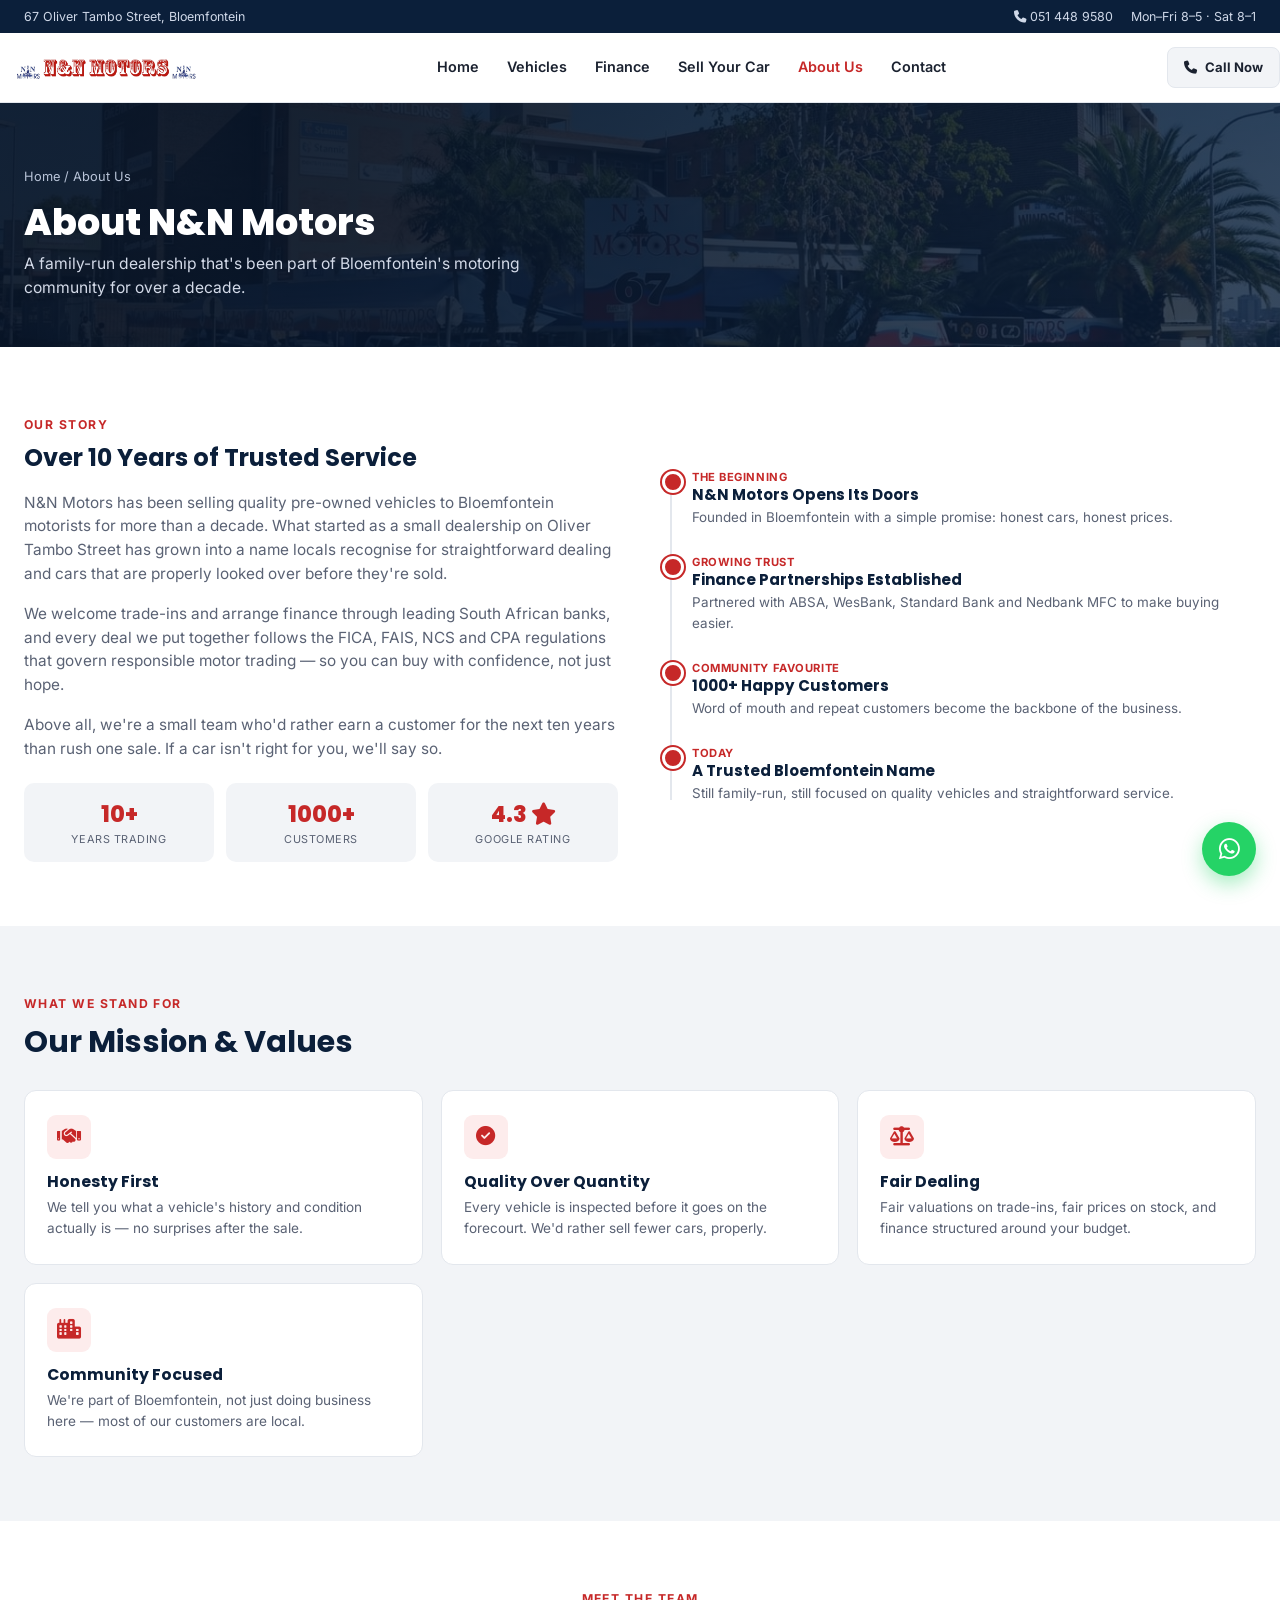
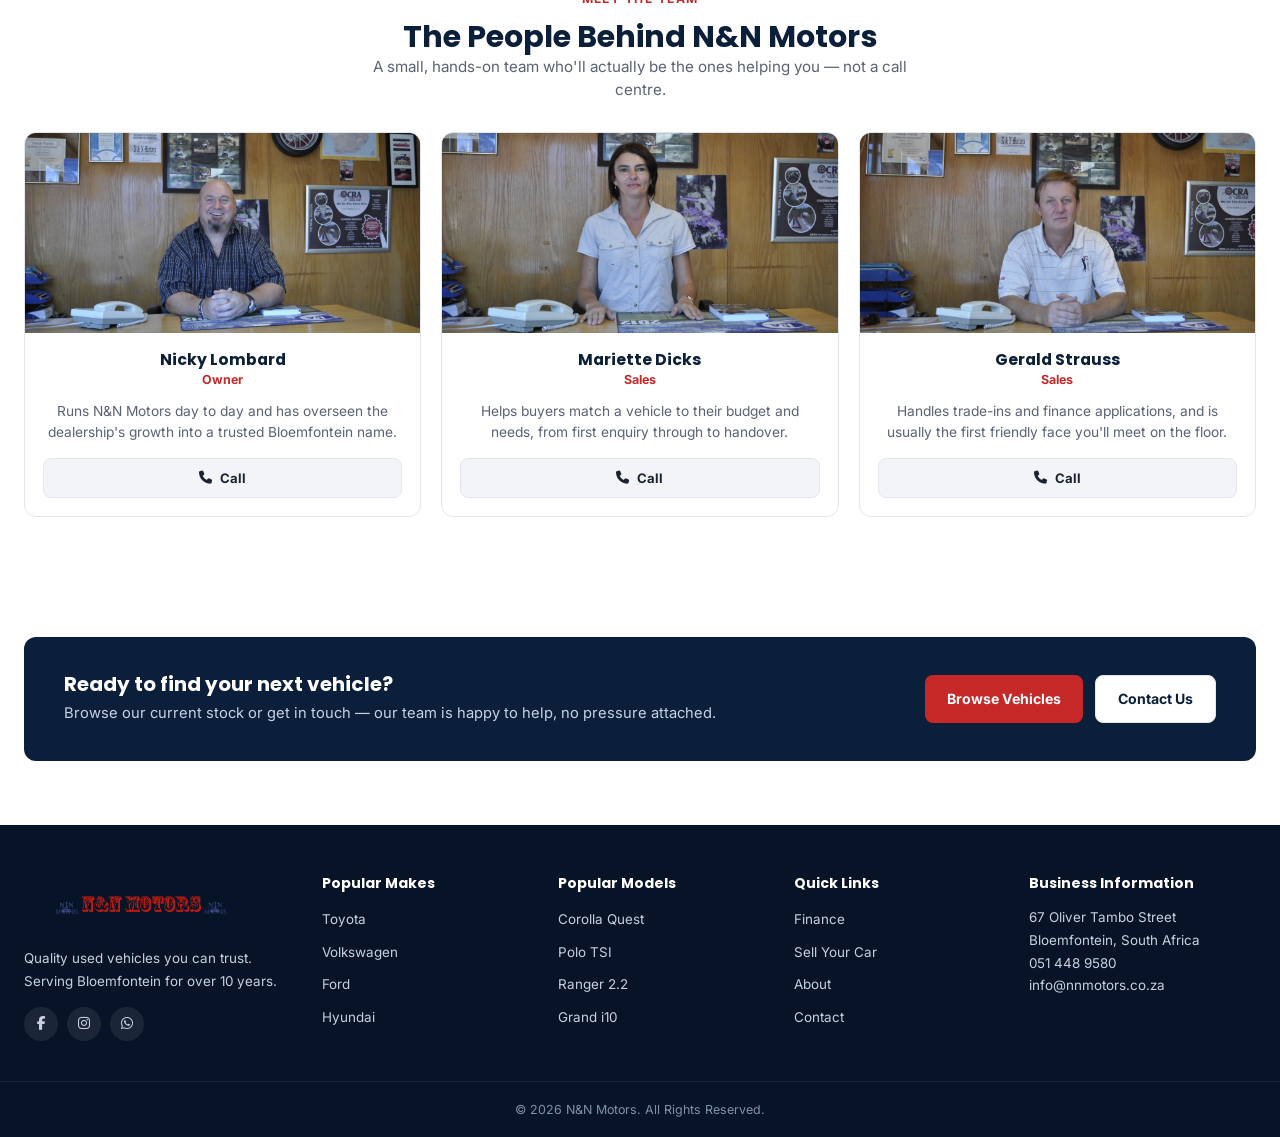
==== about.html @ d32dec4b "first commit" ====
<!DOCTYPE html>
<html lang="en">

<head>
  <meta charset="UTF-8">
  <meta name="viewport" content="width=device-width, initial-scale=1.0">
  <title>About Us | N&N Motors Bloemfontein</title>
  <meta name="description"
    content="N&N Motors has been selling quality pre-owned vehicles in Bloemfontein for over 10 years. Learn our story, our values and meet the team behind the dealership.">
  <link rel="preconnect" href="https://fonts.googleapis.com">
  <link rel="preconnect" href="https://fonts.gstatic.com" crossorigin>
  <link
    href="https://fonts.googleapis.com/css2?family=Poppins:wght@600;700;800&family=Inter:wght@400;500;600;700&display=swap"
    rel="stylesheet">
  <link rel="stylesheet" href="https://cdnjs.cloudflare.com/ajax/libs/font-awesome/6.5.1/css/all.min.css">
  <link rel="stylesheet" href="assets/css/style.css">
</head>

<body>

  <header id="site-nav">
    <div class="nav-top">
      <div class="container">
        <span>67 Oliver Tambo Street, Bloemfontein</span>
        <div class="nt-right">
          <a href="tel:0514489580"><i class="fa-solid fa-phone"></i> 051 448 9580</a>
          <a href="index.html#contact">Mon–Fri 8–5 · Sat 8–1</a>
        </div>
      </div>
    </div>
    <div class="container nav-inner">
      <a href="index.html" class="logo"><img src="assets/images/logo.png" alt="N&N Motors logo"></a>
      <nav class="main-menu">
        <a href="index.html">Home</a>
        <a href="vehicles.html">Vehicles</a>
        <a href="index.html#finance">Finance</a>
        <a href="sell.html">Sell Your Car</a>
        <a href="about.html" style="color:var(--red);">About Us</a>
        <a href="contact.html">Contact</a>
      </nav>
      <div class="nav-actions">
        <a href="tel:0514489580" class="btn btn-ghost btn-sm"><i class="fa-solid fa-phone"></i> Call Now</a>
        <button class="hamburger" id="hamburgerBtn" aria-label="Open menu"><i class="fa-solid fa-bars"></i></button>
      </div>
    </div>
  </header>

  <div class="mm-overlay" id="mmOverlay"></div>
  <div class="mobile-menu" id="mobileMenu">
    <div class="mm-header">
      <button class="close-mm" id="closeMm" aria-label="Close menu"><i class="fa-solid fa-xmark"></i></button>
      <img src="assets/images/logo.png" alt="N&N Motors" class="mm-logo">
      <span class="mm-spacer"></span>
    </div>
    <nav class="mm-nav-list">
    <a href="index.html"><i class="fa-solid fa-house"></i> Home</a>
    <a href="vehicles.html"><i class="fa-solid fa-car"></i> Vehicles</a>
    <a href="index.html#finance"><i class="fa-solid fa-credit-card"></i> Finance</a>
    <a href="sell.html"><i class="fa-solid fa-hand-holding-dollar"></i> Sell Your Car</a>
    <a href="about.html"><i class="fa-solid fa-circle-info"></i> About Us</a>
    <a href="contact.html"><i class="fa-solid fa-envelope"></i> Contact</a>
    </nav>
    <div class="mm-cta">
      <a href="tel:0514489580" class="btn btn-primary btn-block"><i class="fa-solid fa-phone"></i> Call Now</a>
    </div>
  </div>

  <!-- PAGE BANNER -->
  <section class="page-banner">
    <div class="container">
      <div class="breadcrumb"><a href="index.html">Home</a> / <span>About Us</span></div>
      <h1>About N&N Motors</h1>
      <p>A family-run dealership that's been part of Bloemfontein's motoring community for over a decade.</p>
    </div>
  </section>

  <!-- OUR STORY -->
  <section class="section" id="story">
    <div class="container">
      <div class="about-layout">
        <div class="about-copy reveal visible">
          <div class="eyebrow">Our story</div>
          <h2 style="margin-bottom:18px;">Over 10 Years of Trusted Service</h2>
          <p>N&amp;N Motors has been selling quality pre-owned vehicles to Bloemfontein motorists for more than a
            decade. What started as a small dealership on Oliver Tambo Street has grown into a name locals recognise for
            straightforward dealing and cars that are properly looked over before they're sold.</p>
          <p>We welcome trade-ins and arrange finance through leading South African banks, and every deal we put
            together follows the FICA, FAIS, NCS and CPA regulations that govern responsible motor trading — so you can
            buy with confidence, not just hope.</p>
          <p>Above all, we're a small team who'd rather earn a customer for the next ten years than rush one sale. If a
            car isn't right for you, we'll say so.</p>
          <div class="about-stats">
            <div class="st">
              <div class="num">10+</div>
              <div class="label">Years Trading</div>
            </div>
            <div class="st">
              <div class="num">1000+</div>
              <div class="label">Customers</div>
            </div>
            <div class="st">
              <div class="num">4.3 <i class="fa-solid fa-star"></i></div>
              <div class="label">Google Rating</div>
            </div>
          </div>
        </div>
        <div class="timeline reveal visible">
          <div class="tl-item">
            <div class="yr">The Beginning</div>
            <h4>N&amp;N Motors Opens Its Doors</h4>
            <p>Founded in Bloemfontein with a simple promise: honest cars, honest prices.</p>
          </div>
          <div class="tl-item">
            <div class="yr">Growing Trust</div>
            <h4>Finance Partnerships Established</h4>
            <p>Partnered with ABSA, WesBank, Standard Bank and Nedbank MFC to make buying easier.</p>
          </div>
          <div class="tl-item">
            <div class="yr">Community Favourite</div>
            <h4>1000+ Happy Customers</h4>
            <p>Word of mouth and repeat customers become the backbone of the business.</p>
          </div>
          <div class="tl-item">
            <div class="yr">Today</div>
            <h4>A Trusted Bloemfontein Name</h4>
            <p>Still family-run, still focused on quality vehicles and straightforward service.</p>
          </div>
        </div>
      </div>
    </div>
  </section>

  <!-- MISSION & VALUES -->
  <section class="section" style="background:var(--surface);">
    <div class="container">
      <div class="section-head reveal visible">
        <div>
          <div class="eyebrow">What we stand for</div>
          <h2>Our Mission &amp; Values</h2>
        </div>
      </div>
      <div class="why-grid stagger">
        <div class="why-card reveal" style="--i:0">
          <div class="ic"><i class="fa-solid fa-handshake"></i></div>
          <h3>Honesty First</h3>
          <p>We tell you what a vehicle's history and condition actually is — no surprises after the sale.</p>
        </div>
        <div class="why-card reveal" style="--i:1">
          <div class="ic"><i class="fa-solid fa-circle-check"></i></div>
          <h3>Quality Over Quantity</h3>
          <p>Every vehicle is inspected before it goes on the forecourt. We'd rather sell fewer cars, properly.</p>
        </div>
        <div class="why-card reveal" style="--i:2">
          <div class="ic"><i class="fa-solid fa-scale-balanced"></i></div>
          <h3>Fair Dealing</h3>
          <p>Fair valuations on trade-ins, fair prices on stock, and finance structured around your budget.</p>
        </div>
        <div class="why-card reveal" style="--i:3">
          <div class="ic"><i class="fa-solid fa-city"></i></div>
          <h3>Community Focused</h3>
          <p>We're part of Bloemfontein, not just doing business here — most of our customers are local.</p>
        </div>
      </div>
    </div>
  </section>

  <!-- MEET THE TEAM -->
  <section class="section">
    <div class="container">
      <div class="section-head center reveal visible"
        style="margin-left:auto;margin-right:auto; justify-content:center; text-align:center;">
        <div>
          <div class="eyebrow" style="justify-content:center; width:100%;">Meet the team</div>
          <h2>The People Behind N&amp;N Motors</h2>
          <p style="max-width:560px; margin:0 auto;">A small, hands-on team who'll actually be the ones helping you —
            not a call centre.</p>
        </div>
      </div>
      <div class="team-grid stagger">
        <div class="team-card reveal" style="--i:0">
          <div class="photo"><img src="assets/images/team/meet-the-team-03.jpg" alt="Nicky Lombard"></div>
          <div class="info">
            <h4>Nicky Lombard</h4>
            <div class="role">Owner</div>
            <p style="font-size:.86rem; color:var(--text-soft); margin-bottom:14px;">Runs N&amp;N Motors day to day and
              has overseen the dealership's growth into a trusted Bloemfontein name.</p>
            <a href="tel:0825701282" class="btn btn-ghost btn-sm btn-block"><i class="fa-solid fa-phone"></i> Call</a>
          </div>
        </div>
        <div class="team-card reveal" style="--i:1">
          <div class="photo"><img src="assets/images/team/meet-the-team-01.jpg" alt="Mariette Dicks"></div>
          <div class="info">
            <h4>Mariette Dicks</h4>
            <div class="role">Sales</div>
            <p style="font-size:.86rem; color:var(--text-soft); margin-bottom:14px;">Helps buyers match a vehicle to
              their budget and needs, from first enquiry through to handover.</p>
            <a href="tel:0844900041" class="btn btn-ghost btn-sm btn-block"><i class="fa-solid fa-phone"></i> Call</a>
          </div>
        </div>
        <div class="team-card reveal" style="--i:2">
          <div class="photo"><img src="assets/images/team/meet-the-team-02.jpg" alt="Gerald Strauss"></div>
          <div class="info">
            <h4>Gerald Strauss</h4>
            <div class="role">Sales</div>
            <p style="font-size:.86rem; color:var(--text-soft); margin-bottom:14px;">Handles trade-ins and finance
              applications, and is usually the first friendly face you'll meet on the floor.</p>
            <a href="tel:0824990717" class="btn btn-ghost btn-sm btn-block"><i class="fa-solid fa-phone"></i> Call</a>
          </div>
        </div>
      </div>
    </div>
  </section>

  <!-- CTA -->
  <section class="section" style="padding-top:0;">
    <div class="container">
      <div class="cta-banner reveal visible">
        <div>
          <h3>Ready to find your next vehicle?</h3>
          <p>Browse our current stock or get in touch — our team is happy to help, no pressure attached.</p>
        </div>
        <div class="actions">
          <a href="vehicles.html" class="btn btn-primary">Browse Vehicles</a>
          <a href="index.html#contact" class="btn btn-outline"
            style="background:#fff; color:var(--navy); border:1.5px solid var(--border);">Contact Us</a>
        </div>
      </div>
    </div>
  </section>

  <!-- FOOTER -->
  <footer>
    <div class="container footer-grid">
      <div>
        <div class="logo"
          style="margin-bottom:14px; padding:10px 16px; border-radius:8px; display:inline-flex; width:fit-content;"><img
            src="assets/images/logo.png" alt="N&N Motors logo" style="height:38px;"></div>
        <p>Quality used vehicles you can trust. Serving Bloemfontein for over 10 years.</p>
        <div class="footer-social"><a href="#" aria-label="Facebook"><i class="fa-brands fa-facebook-f"></i></a><a href="#" aria-label="Instagram"><i class="fa-brands fa-instagram"></i></a><a
            href="https://wa.me/27824990717" aria-label="WhatsApp"><i class="fa-brands fa-whatsapp"></i></a></div>
      </div>
      <div>
        <h4>Popular Makes</h4>
        <ul>
          <li><a href="vehicles.html?make=Toyota">Toyota</a></li>
          <li><a href="vehicles.html?make=Volkswagen">Volkswagen</a></li>
          <li><a href="vehicles.html?make=Ford">Ford</a></li>
          <li><a href="vehicles.html?make=Hyundai">Hyundai</a></li>
        </ul>
      </div>
      <div>
        <h4>Popular Models</h4>
        <ul>
          <li><a href="vehicles.html">Corolla Quest</a></li>
          <li><a href="vehicles.html">Polo TSI</a></li>
          <li><a href="vehicles.html">Ranger 2.2</a></li>
          <li><a href="vehicles.html">Grand i10</a></li>
        </ul>
      </div>
      <div>
        <h4>Quick Links</h4>
        <ul>
          <li><a href="index.html#finance">Finance</a></li>
          <li><a href="index.html#sell">Sell Your Car</a></li>
          <li><a href="about.html">About</a></li>
          <li><a href="index.html#contact">Contact</a></li>
        </ul>
      </div>
      <div>
        <h4>Business Information</h4>
        <p>67 Oliver Tambo Street<br>Bloemfontein, South Africa<br>051 448 9580<br>info@nnmotors.co.za</p>
      </div>
    </div>
    <div class="footer-bottom">© 2026 N&amp;N Motors. All Rights Reserved.</div>
  </footer>

  <a href="https://wa.me/27824990717" class="whatsapp-float" aria-label="Chat on WhatsApp" target="_blank"><i class="fa-brands fa-whatsapp"></i></a>
  <div class="sticky-cta-mobile">
    <a href="tel:0514489580" class="btn btn-outline btn-block"><i class="fa-solid fa-phone"></i> Call Now</a>
    <a href="index.html#finance" class="btn btn-primary btn-block">Get Finance</a>
  </div>
  <div class="toast" id="toast"></div>

  <script src="assets/js/script.js"></script>
</body>

</html>
---- assets/css/style.css ----
:root{
    --navy:#0B1F3A;
    --navy-deep:#071427;
    --navy-soft:#132a4d;
    --white:#FFFFFF;
    --red:#C62828;
    --red-dark:#921E1E;
    --red-tint:#FDECEC;
    --gray-bg:#F2F4F7;
    --gray-line:#E3E7ED;
    --gray-mid:#7C8798;
    --gray-dark:#2C313A;
    --text:#1B2230;
    --text-soft:#5A6274;
    --radius:12px;
    --shadow-sm:0 1px 3px rgba(16,24,40,.08), 0 1px 2px rgba(16,24,40,.06);
    --shadow-md:0 8px 20px rgba(16,24,40,.10);
    --shadow-lg:0 20px 45px rgba(16,24,40,.16);
    --ease:cubic-bezier(.22,.9,.25,1);
    --bg:#FFFFFF;
    --surface:var(--gray-bg);
    --card-bg:#FFFFFF;
    --border:var(--gray-line);
    --heading-color:var(--navy);
  }
  *{box-sizing:border-box; margin:0; padding:0;}
  html{scroll-behavior:smooth;}
  body{font-family:'Inter',sans-serif; background:var(--bg); color:var(--text); line-height:1.55; transition:background .3s, color .3s;}
  h1,h2,h3,h4{font-family:'Poppins',sans-serif; color:var(--heading-color); line-height:1.18;}
  a{text-decoration:none; color:inherit;}
  ul{list-style:none;}
  img{max-width:100%; display:block;}
  button{font-family:inherit; cursor:pointer; border:none;}
  .container{max-width:1280px; margin:0 auto; padding:0 24px;}
  .eyebrow{display:inline-flex; align-items:center; gap:8px; font-weight:700; font-size:.76rem; letter-spacing:.12em; text-transform:uppercase; color:var(--red); margin-bottom:10px;}
  .section{padding:64px 0;}
  .section-head{display:flex; align-items:flex-end; justify-content:space-between; gap:20px; margin-bottom:30px; flex-wrap:wrap;}
  .section-head h2{font-size:clamp(1.4rem,2.6vw,1.9rem); font-weight:700;}
  .section-head p{color:var(--text-soft); font-size:.95rem; margin-top:4px;}
  .link-more{font-weight:700; font-size:.88rem; color:var(--red); display:inline-flex; align-items:center; gap:6px; white-space:nowrap;}
  .link-more:hover{text-decoration:underline;}

  .btn{display:inline-flex; align-items:center; justify-content:center; gap:8px; padding:12px 22px; border-radius:8px; font-weight:700; font-size:.88rem; transition:transform .2s var(--ease), box-shadow .2s var(--ease), background .2s, color .2s;}
  .btn-primary{background:var(--red); color:#fff;}
  .btn-primary:hover{background:var(--red-dark); box-shadow:0 8px 18px rgba(198,40,40,.35); transform:translateY(-1px);}
  .btn-navy{background:var(--navy); color:#fff;}
  .btn-navy:hover{background:var(--navy-soft); transform:translateY(-1px); box-shadow:var(--shadow-md);}
  .btn-outline{background:#fff; color:var(--navy); border:1.5px solid var(--border);}
  .btn-outline:hover{border-color:var(--navy);}
  .btn-ghost{background:var(--surface); color:var(--text); border:1px solid var(--border);}
  .btn-ghost:hover{background:var(--border);}
  .btn-sm{padding:9px 16px; font-size:.82rem;}
  .btn-block{width:100%;}

  /* NAV */
  header#site-nav{position:sticky; top:0; z-index:1000; background:#fff; border-bottom:1px solid var(--border); transition:box-shadow .25s;}
  header#site-nav.scrolled{box-shadow:0 4px 14px rgba(16,24,40,.08);}
  .nav-top{background:var(--navy); color:#cfd8e8; font-size:.78rem;}
  .nav-top .container{display:flex; justify-content:space-between; align-items:center; padding:7px 24px;}
  .nav-top a{color:#cfd8e8;}
  .nav-top .nt-right{display:flex; gap:18px;}
  .nav-inner{display:flex; align-items:center; justify-content:space-between; gap:24px; padding:14px 0;}
  .logo{display:flex; align-items:center; gap:10px;}
  .logo img{height:40px; width:auto; display:block;}
  .logo .loc{font-family:'Inter',sans-serif; font-weight:600; font-size:.68rem; letter-spacing:.12em; color:var(--text-soft); text-transform:uppercase;}
  nav.main-menu{display:flex; gap:28px;}
  nav.main-menu a{color:var(--text); font-weight:600; font-size:.9rem; position:relative; padding:4px 0;}
  nav.main-menu a::after{content:""; position:absolute; left:0; bottom:-2px; width:0; height:2px; background:var(--red); transition:width .2s;}
  nav.main-menu a:hover::after{width:100%;}
  .nav-actions{display:flex; align-items:center; gap:10px;}
  .hamburger{display:none; width:38px; height:38px; border-radius:8px; background:var(--surface); color:var(--text); align-items:center; justify-content:center; font-size:1.2rem;}
  .mobile-menu{position:fixed; top:0; left:0; height:100vh; width:88%; max-width:400px; background:#fff; z-index:1100; display:flex; flex-direction:column; transform:translateX(-100%); visibility:hidden; transition:transform .3s var(--ease), visibility 0s linear .3s; box-shadow:8px 0 30px rgba(0,0,0,.2); overflow-y:auto;}
  .mobile-menu.open{transform:translateX(0); visibility:visible; transition:transform .3s var(--ease), visibility 0s linear 0s;}
  .mm-header{display:flex; align-items:center; justify-content:space-between; padding:18px 18px; border-bottom:1px solid var(--border); flex-shrink:0;}
  .mm-header .mm-logo{height:30px; width:auto;}
  .mm-header .mm-spacer{width:36px; flex-shrink:0;}
  .mobile-menu .close-mm{font-size:1.2rem; background:var(--surface); color:var(--text); width:36px; height:36px; border-radius:8px; display:flex; align-items:center; justify-content:center; flex-shrink:0;}
  .mm-nav-list{display:flex; flex-direction:column; padding:6px 0;}
  .mm-nav-list a{display:flex; align-items:center; gap:16px; padding:17px 22px; font-size:1rem; font-weight:700; color:var(--navy); border-bottom:1px solid var(--gray-line); transition:background .15s;}
  .mm-nav-list a:hover, .mm-nav-list a:active{background:var(--surface);}
  .mm-nav-list a i{width:20px; text-align:center; color:var(--red); font-size:1.05rem;}
  .mm-cta{padding:20px 22px; margin-top:auto; border-top:1px solid var(--border);}
  .mm-overlay{display:none; position:fixed; inset:0; background:rgba(3,9,20,.5); z-index:1050;}
  .mm-overlay.open{display:block;}

  /* HERO — full-bleed lifestyle hero */
  .hero{
    position:relative; height:100vh; min-height:600px; display:flex; align-items:center;
    background:
      linear-gradient(120deg, rgba(7,20,39,.92) 10%, rgba(11,31,58,.75) 45%, rgba(11,31,58,.4) 100%),
      url('../images/hero.jpg') center/cover no-repeat;
    color:#fff; overflow:hidden;
  }
  .hero::before{
    content:""; position:absolute; right:-10%; top:0; bottom:0; width:60%;
    background:linear-gradient(100deg, transparent 40%, var(--red) 40.6%, var(--red) 41.4%, transparent 42%);
    opacity:.5; pointer-events:none;
  }
  .hero-inner{position:relative; z-index:2; padding-top:56px; padding-bottom:64px;}
  .hero-tag{display:inline-flex; align-items:center; gap:10px; background:rgba(255,255,255,.1); border:1px solid rgba(255,255,255,.25); padding:8px 16px; border-radius:30px; font-size:.82rem; font-weight:600; margin-bottom:22px;}
  .hero-tag span.dot{width:8px; height:8px; border-radius:50%; background:#3ED598;}
  .hero-inner h1{font-size:clamp(2.2rem,5vw,3.8rem); font-weight:800; max-width:780px; margin-bottom:18px; letter-spacing:-.01em; color:#fff;}
  .hero-inner p.sub{font-size:1.08rem; max-width:540px; color:#DDE4F0; margin-bottom:30px;}
  .hero-inner p.sub strong{color:#fff;}
  .hero-cta{display:flex; gap:16px; flex-wrap:wrap; margin-bottom:50px;}
  .hero-stats{display:grid; grid-template-columns:repeat(4,1fr); background:rgba(9,22,42,.65); border:1px solid rgba(255,255,255,.15); border-radius:var(--radius); backdrop-filter:blur(10px); max-width:820px; overflow:hidden;}
  .hero-stats .stat{padding:22px 16px; text-align:center; border-right:1px solid rgba(255,255,255,.12);}
  .hero-stats .stat:last-child{border-right:none;}
  .hero-stats .stat .num{font-family:'Poppins',sans-serif; font-weight:800; font-size:1.7rem; color:#fff;}
  .hero-stats .stat .num span.suffix{color:var(--red);}
  .hero-stats .stat .label{font-size:.72rem; color:#B9C4D8; text-transform:uppercase; letter-spacing:.06em; margin-top:4px;}

  /* Search dock — floats over the hero's bottom edge */
  .search-wrap{margin-top:-56px; position:relative; z-index:5;}
  .search-dock{background:#fff; border-radius:16px; box-shadow:var(--shadow-lg); border:1px solid var(--border); overflow:hidden;}
  .dock-tabs{display:flex; background:var(--surface); border-bottom:1px solid var(--border);}
  .dock-tab{flex:1; padding:14px 18px; text-align:center; font-weight:700; font-size:.88rem; color:var(--text-soft); background:transparent; position:relative;}
  .dock-tab.active{color:var(--navy); background:#fff;}
  .dock-tab.active::after{content:""; position:absolute; left:0; right:0; bottom:-1px; height:3px; background:var(--red);}
  .dock-panel{display:none; padding:26px 28px 28px;}
  .dock-panel.active{display:block;}
  .search-grid{display:grid; grid-template-columns:repeat(5,1fr); gap:14px;}
  .field label{display:block; font-size:.72rem; font-weight:700; text-transform:uppercase; letter-spacing:.05em; color:var(--text-soft); margin-bottom:6px;}
  .field select, .field input{width:100%; padding:11px 12px; border:1px solid var(--border); border-radius:8px; font-size:.88rem; background:var(--surface); color:var(--text);}
  .field select:focus, .field input:focus{outline:none; border-color:var(--red); box-shadow:0 0 0 3px var(--red-tint);}
  .search-actions{grid-column:1/-1; display:flex; justify-content:flex-end; margin-top:4px;}
  .search-btn{background:var(--red); color:#fff; padding:12px 34px; border-radius:8px; font-weight:700; font-size:.9rem; transition:background .2s, transform .2s;}
  .search-btn:hover{background:var(--red-dark); transform:translateY(-1px);}
  .sell-panel-copy{display:flex; align-items:center; justify-content:space-between; gap:24px; flex-wrap:wrap;}
  .sell-panel-copy p{color:var(--text-soft); font-size:.92rem; max-width:420px;}

  /* Popular makes strip */
  .makes-strip{background:var(--surface); padding:36px 0;}
  .makes-row{display:flex; gap:12px; overflow-x:auto; padding-bottom:4px;}
  .make-chip{flex:0 0 auto; display:flex; flex-direction:column; align-items:center; gap:8px; background:#fff; border:1px solid var(--border); border-radius:12px; padding:16px 22px; min-width:104px; transition:transform .2s, box-shadow .2s, border-color .2s;}
  .make-chip:hover{transform:translateY(-4px); box-shadow:var(--shadow-md); border-color:var(--red);}
  .make-chip .ic{font-size:1.5rem;}
  .make-chip .nm{font-size:.78rem; font-weight:700; color:var(--text);}

  .reveal{opacity:0; transform:translateY(24px); transition:opacity .6s var(--ease), transform .6s var(--ease);}
  .reveal.visible{opacity:1; transform:translateY(0);}
  .stagger > *{transition-delay:calc(var(--i,0) * 70ms);}

  /* Listing toolbar */
  .toolbar{display:flex; align-items:center; justify-content:space-between; gap:16px; flex-wrap:wrap; padding:14px 18px; background:var(--surface); border:1px solid var(--border); border-radius:10px; margin-bottom:22px; font-size:.86rem;}
  .toolbar .count{font-weight:700; color:var(--navy);}
  .toolbar .sort{display:flex; align-items:center; gap:8px;}
  .toolbar select{padding:8px 10px; border-radius:6px; border:1px solid var(--border); background:#fff; color:var(--text); font-size:.84rem;}
  .view-toggle{display:flex; gap:4px;}
  .view-toggle button{width:32px; height:32px; border-radius:6px; background:#fff; border:1px solid var(--border); display:flex; align-items:center; justify-content:center; font-size:.9rem;}
  .view-toggle button.active{background:var(--navy); color:#fff; border-color:var(--navy);}

  /* Vehicle cards — marketplace/listing style */
  .vehicle-grid{display:grid; grid-template-columns:repeat(3,1fr); gap:20px;}
  .vcard{background:var(--card-bg); border:1px solid var(--border); border-radius:var(--radius); overflow:hidden; transition:transform .25s var(--ease), box-shadow .25s var(--ease); position:relative;}
  .vcard:hover{transform:translateY(-5px); box-shadow:var(--shadow-lg);}
  .vcard .img-wrap{position:relative; height:150px; overflow:hidden;}
  .vcard .img-wrap img{width:100%; height:100%; object-fit:cover; transition:transform .5s var(--ease);}
  .vcard:hover .img-wrap img{transform:scale(1.08);}
  .vcard .badge-year{position:absolute; top:10px; left:10px; background:var(--navy); color:#fff; font-size:.68rem; font-weight:700; padding:4px 9px; border-radius:5px;}
  .vcard .badge-sold{position:absolute; top:10px; right:46px; background:var(--red); color:#fff; font-size:.68rem; font-weight:800; letter-spacing:.04em; padding:4px 10px; border-radius:5px;}
  .vcard .wishlist{position:absolute; top:8px; right:8px; width:30px; height:30px; border-radius:50%; background:rgba(255,255,255,.92); color:var(--navy); display:flex; align-items:center; justify-content:center; font-size:.9rem; transition:transform .2s, background .2s, color .2s;}
  .vcard .wishlist.active{background:var(--red); color:#fff;}
  .vcard .body{padding:14px 15px 16px;}
  .vcard .price{font-family:'Poppins',sans-serif; font-weight:800; font-size:1.2rem; color:var(--navy);}
  .vcard .pm{font-size:.72rem; color:var(--text-soft); margin-bottom:8px;}
  .vcard .pm b{color:var(--red);}
  .vcard h3{font-size:.92rem; font-weight:700; margin-bottom:6px;}
  .vcard .specs{display:flex; gap:8px; flex-wrap:wrap; font-size:.72rem; color:var(--text-soft); margin-bottom:12px; padding-bottom:10px; border-bottom:1px dashed var(--border);}
  .vcard .dealer{font-size:.7rem; color:var(--gray-mid); margin-bottom:10px; display:flex; align-items:center; gap:5px;}
  .vcard .cta-row{display:flex; gap:8px;}
  .vcard .cta-row .btn{flex:1; padding:8px 10px; font-size:.76rem;}
  .view-more-wrap{text-align:center; margin-top:36px;}

  /* WHY CHOOSE */
  .why-grid{display:grid; grid-template-columns:repeat(3,1fr); gap:18px;}
  .why-card{background:var(--card-bg); border:1px solid var(--border); border-radius:var(--radius); padding:24px 22px; transition:transform .25s, box-shadow .25s, border-color .25s;}
  .why-card:hover{transform:translateY(-4px); box-shadow:var(--shadow-md); border-color:var(--red);}
  .why-card .ic{width:44px; height:44px; border-radius:9px; background:var(--red-tint); color:var(--red); display:flex; align-items:center; justify-content:center; font-size:1.2rem; margin-bottom:14px;}
  .why-card h3{font-size:.98rem; margin-bottom:6px;}
  .why-card p{color:var(--text-soft); font-size:.85rem;}

  /* News/advice cards - autotrader-style content teasers */
  .news-grid{display:grid; grid-template-columns:repeat(3,1fr); gap:20px;}
  .news-card{background:var(--card-bg); border:1px solid var(--border); border-radius:var(--radius); overflow:hidden; transition:transform .25s, box-shadow .25s;}
  .news-card:hover{transform:translateY(-4px); box-shadow:var(--shadow-md);}
  .news-card .img-wrap{height:150px; overflow:hidden;}
  .news-card .img-wrap img{width:100%; height:100%; object-fit:cover;}
  .news-card .body{padding:16px 18px 18px;}
  .news-card .cat{font-size:.7rem; font-weight:700; color:var(--red); text-transform:uppercase; letter-spacing:.05em; margin-bottom:6px;}
  .news-card h4{font-size:.95rem; margin-bottom:6px;}
  .news-card p{font-size:.82rem; color:var(--text-soft);}

  /* FINANCE */
  .finance-layout{display:grid; grid-template-columns:1.05fr .95fr; gap:36px; align-items:start;}
  .finance-card{background:var(--card-bg); border:1px solid var(--border); border-radius:var(--radius); padding:28px; box-shadow:var(--shadow-sm);}
  .bank-row{display:flex; gap:14px; flex-wrap:wrap; margin-bottom:24px; align-items:stretch;}
  .bank-chip{background:#fff; border:1px solid var(--border); padding:14px 20px; border-radius:8px; display:flex; align-items:center; justify-content:center; height:56px; min-width:120px; transition:transform .2s, box-shadow .2s;}
  .bank-chip:hover{transform:translateY(-3px); box-shadow:var(--shadow-sm);}
  .bank-chip img{max-height:28px; max-width:110px; width:auto; height:auto; object-fit:contain;}
  .finance-points{display:flex; flex-direction:column; gap:12px; margin-bottom:24px;}
  .finance-points li{display:flex; gap:10px; align-items:flex-start; font-size:.9rem; color:var(--text-soft);}
  .finance-points li .chk{color:#1E9E5A; font-weight:800;}
  .calc-field{margin-bottom:16px;}
  .calc-field label{display:flex; justify-content:space-between; font-size:.78rem; font-weight:700; color:var(--text-soft); margin-bottom:7px;}
  .calc-field label b{color:var(--navy); font-weight:700;}
  .calc-field input[type="range"]{width:100%; accent-color:var(--red);}
  .calc-result{background:var(--surface); border-radius:10px; padding:18px; text-align:center; margin:18px 0;}
  .calc-result .amount{font-family:'Poppins',sans-serif; font-weight:800; font-size:1.9rem; color:var(--navy);}
  .calc-result .note{font-size:.74rem; color:var(--text-soft); margin-top:4px;}

  /* SELL YOUR CAR */
  .sell-layout{display:grid; grid-template-columns:.85fr 1.15fr; gap:40px; align-items:center;}
  .sell-visual{position:relative; border-radius:var(--radius); overflow:hidden; box-shadow:var(--shadow-md);}
  .sell-visual img{height:400px; object-fit:cover; width:100%;}
  .sell-visual .tag{position:absolute; bottom:16px; left:16px; background:rgba(11,31,58,.85); color:#fff; padding:12px 16px; border-radius:8px; font-size:.82rem; max-width:240px;}
  .sell-form, .contact-form{background:var(--card-bg); border:1px solid var(--border); border-radius:var(--radius); padding:28px; box-shadow:var(--shadow-sm);}
  .form-grid{display:grid; grid-template-columns:1fr 1fr; gap:14px;}
  .form-grid .full{grid-column:1/-1;}
  .form-field label{display:block; font-size:.74rem; font-weight:700; color:var(--text-soft); text-transform:uppercase; letter-spacing:.04em; margin-bottom:6px;}
  .form-field input, .form-field textarea, .form-field select{width:100%; padding:11px 12px; border:1px solid var(--border); border-radius:8px; font-size:.88rem; font-family:inherit; background:var(--surface); color:var(--text);}
  .form-field input:focus, .form-field textarea:focus{outline:none; border-color:var(--red); box-shadow:0 0 0 3px var(--red-tint);}
  .upload-box{border:2px dashed var(--border); border-radius:10px; padding:18px; text-align:center; color:var(--text-soft); font-size:.82rem; cursor:pointer;}
  .upload-box:hover{border-color:var(--red);}

  /* ABOUT */
  .about-layout{display:grid; grid-template-columns:1fr 1fr; gap:44px; align-items:center;}
  .about-copy p{color:var(--text-soft); margin-bottom:16px; font-size:.96rem;}
  .about-stats{display:grid; grid-template-columns:repeat(3,1fr); gap:12px; margin-top:22px;}
  .about-stats .st{text-align:center; padding:14px 6px; background:var(--surface); border-radius:10px;}
  .about-stats .num{font-family:'Poppins',sans-serif; font-weight:800; font-size:1.4rem; color:var(--red);}
  .about-stats .label{font-size:.68rem; color:var(--text-soft); text-transform:uppercase; letter-spacing:.05em;}
  .timeline{position:relative; padding-left:30px;}
  .timeline::before{content:""; position:absolute; left:8px; top:4px; bottom:4px; width:2px; background:var(--border);}
  .tl-item{position:relative; padding-bottom:26px;}
  .tl-item:last-child{padding-bottom:0;}
  .tl-item::before{content:""; position:absolute; left:-30px; top:2px; width:16px; height:16px; border-radius:50%; background:var(--red); border:3px solid var(--bg); box-shadow:0 0 0 2px var(--red);}
  .tl-item h4{font-size:.94rem; margin-bottom:3px;}
  .tl-item p{color:var(--text-soft); font-size:.84rem;}
  .tl-item .yr{font-size:.7rem; font-weight:700; color:var(--red); text-transform:uppercase; letter-spacing:.05em;}

  /* REVIEWS */
  .rating-banner{display:flex; align-items:center; gap:18px; background:var(--surface); border:1px solid var(--border); padding:18px 22px; border-radius:10px; margin-bottom:28px; flex-wrap:wrap;}
  .rating-banner .score{font-family:'Poppins',sans-serif; font-weight:800; font-size:2rem; color:var(--navy);}
  .stars{color:#F2A93B; letter-spacing:2px;}
  .review-grid{display:grid; grid-template-columns:repeat(3,1fr); gap:18px;}
  .review-card{background:var(--card-bg); border:1px solid var(--border); border-radius:var(--radius); padding:22px;}
  .review-card .stars{margin-bottom:10px; font-size:.9rem;}
  .review-card p{font-size:.88rem; color:var(--text-soft); margin-bottom:14px; font-style:italic;}
  .review-card .who{display:flex; align-items:center; gap:9px; font-size:.84rem; font-weight:700;}
  .review-card .who .av{width:30px; height:30px; border-radius:50%; background:var(--navy); color:#fff; display:flex; align-items:center; justify-content:center; font-size:.76rem;}

  /* TEAM */
  .team-grid{display:grid; grid-template-columns:repeat(3,1fr); gap:20px;}
  .team-card{background:var(--card-bg); border:1px solid var(--border); border-radius:var(--radius); overflow:hidden; text-align:center; transition:transform .25s, box-shadow .25s;}
  .team-card:hover{transform:translateY(-4px); box-shadow:var(--shadow-md);}
  .team-card .photo{height:200px; overflow:hidden;}
  .team-card .photo img{width:100%; height:100%; object-fit:cover;}
  .team-card .info{padding:18px;}
  .team-card h4{font-size:.98rem;}
  .team-card .role{color:var(--red); font-size:.78rem; font-weight:700; margin-bottom:12px;}

  /* CONTACT */
  .contact-layout{display:grid; grid-template-columns:1fr 1fr; gap:40px;}
  .contact-info-card{background:var(--surface); border:1px solid var(--border); border-radius:var(--radius); padding:24px; margin-bottom:16px;}
  .contact-info-card h4{margin-bottom:12px; font-size:.94rem;}
  .contact-info-card .row{display:flex; gap:10px; margin-bottom:10px; font-size:.88rem; color:var(--text-soft);}
  .contact-info-card .row .ic{color:var(--red); width:16px;}
  .map-frame{border-radius:var(--radius); overflow:hidden; height:230px; border:1px solid var(--border);}
  .map-frame iframe{width:100%; height:100%; border:0;}
  .hours-table div{display:flex; justify-content:space-between; padding:7px 0; border-bottom:1px dashed var(--border); font-size:.84rem;}
  .hours-table div:last-child{border-bottom:none;}

  /* FOOTER — autotrader-style multi column w/ popular links */
  footer{background:var(--navy-deep); color:#C7D0E0; padding-top:50px;}
  .footer-grid{display:grid; grid-template-columns:1.3fr 1fr 1fr 1fr 1.1fr; gap:30px; padding-bottom:40px; border-bottom:1px solid rgba(255,255,255,.08);}
  .footer-grid h4{color:#fff; font-size:.88rem; margin-bottom:14px;}
  .footer-grid p{font-size:.84rem; line-height:1.7;}
  .footer-grid ul li{margin-bottom:8px;}
  .footer-grid ul li a{font-size:.84rem;}
  .footer-grid ul li a:hover{color:#fff;}
  .footer-social{display:flex; gap:9px; margin-top:14px;}
  .footer-social a{width:34px; height:34px; border-radius:50%; background:rgba(255,255,255,.08); display:flex; align-items:center; justify-content:center; font-size:.86rem;}
  .footer-social a:hover{background:var(--red);}
  .footer-bottom{padding:18px 0; text-align:center; font-size:.78rem; color:#8290A6;}

  .whatsapp-float{position:fixed; bottom:24px; right:24px; width:54px; height:54px; border-radius:50%; background:#25D366; color:#fff; display:flex; align-items:center; justify-content:center; font-size:1.5rem; box-shadow:0 8px 20px rgba(37,211,102,.4); z-index:900; transition:transform .2s;}
  .whatsapp-float:hover{transform:scale(1.08);}
  .sticky-cta-mobile{display:none; position:fixed; bottom:0; left:0; right:0; z-index:950; background:var(--navy); padding:10px 14px; gap:8px; box-shadow:0 -4px 14px rgba(0,0,0,.2);}
  .toast{position:fixed; bottom:26px; left:50%; transform:translateX(-50%) translateY(16px); background:var(--navy); color:#fff; padding:12px 22px; border-radius:8px; font-size:.86rem; opacity:0; pointer-events:none; transition:opacity .3s, transform .3s; z-index:2000;}
  .toast.show{opacity:1; transform:translateX(-50%) translateY(0);}

  @media (max-width:1100px){
    .search-grid{grid-template-columns:repeat(3,1fr);}
    .footer-grid{grid-template-columns:1fr 1fr 1fr;}
  }
  @media (max-width:900px){
    .why-grid, .news-grid, .review-grid, .team-grid{grid-template-columns:repeat(2,1fr);}
    .finance-layout, .sell-layout, .about-layout, .contact-layout{grid-template-columns:1fr;}
  }
  @media (max-width:760px){
    .nav-top{display:none;}
    nav.main-menu, .nav-actions .btn{display:none;}
    .hamburger{display:flex;}
    .vehicle-grid{grid-template-columns:repeat(2,1fr);}
    .why-grid, .news-grid, .review-grid, .team-grid{grid-template-columns:1fr;}
    .search-grid{grid-template-columns:1fr 1fr;}
    .footer-grid{grid-template-columns:1fr;}
    .sticky-cta-mobile{display:flex;}
    body{padding-bottom:62px;}
    .whatsapp-float{bottom:80px;}
    .hero-stats{grid-template-columns:repeat(2,1fr);}
    .search-grid{grid-template-columns:1fr;}
    .dock-tab{padding:12px 8px; font-size:.76rem;}
    .dock-panel{padding:18px 16px 20px;}
    .search-actions{grid-column:1/-1; justify-content:stretch; margin-top:0;}
    .search-btn{width:100%;}
    .toolbar{flex-direction:column; align-items:stretch; gap:12px;}
    .toolbar .sort{flex-wrap:wrap; justify-content:space-between;}
  }
  @media (max-width:420px){
    .dock-tab{font-size:.68rem; padding:10px 4px;}
  }
  @media (prefers-reduced-motion:reduce){*{transition-duration:.001ms !important;}}

/* ===== Vehicles listing page ===== */
.page-banner{
  position:relative; padding:64px 0 46px;
  background:linear-gradient(120deg, rgba(7,20,39,.93) 20%, rgba(11,31,58,.8) 100%), url('../images/hero.jpg') center 30%/cover no-repeat;
  color:#fff;
}
.breadcrumb{font-size:.8rem; color:#B9C4D8; margin-bottom:14px;}
.breadcrumb a{color:#B9C4D8;}
.breadcrumb a:hover{color:#fff;}
.page-banner h1{color:#fff; font-size:clamp(1.6rem,3.2vw,2.3rem); font-weight:800; max-width:640px;}
.page-banner p{color:#D3DAE8; margin-top:8px; max-width:560px; font-size:.98rem;}

.listing-layout{display:grid; grid-template-columns:270px 1fr; gap:28px; align-items:start;}
.filters-panel{
  background:var(--card-bg); border:1px solid var(--border); border-radius:var(--radius);
  padding:22px; position:sticky; top:96px;
}
.filters-panel .fp-head{display:flex; align-items:center; justify-content:space-between; margin-bottom:16px;}
.filters-panel .fp-head h3{font-size:1rem;}
.filters-panel .fp-head button{font-size:.78rem; font-weight:700; color:var(--red);}
.filter-group{padding:16px 0; border-bottom:1px solid var(--border);}
.filter-group:first-of-type{padding-top:0;}
.filter-group:last-of-type{border-bottom:none;}
.filter-group h4{font-size:.82rem; font-weight:700; text-transform:uppercase; letter-spacing:.04em; color:var(--text-soft); margin-bottom:12px;}
.filter-group select, .filter-group input[type="text"]{
  width:100%; padding:10px 11px; border:1px solid var(--border); border-radius:8px; font-size:.86rem;
  background:var(--surface); color:var(--text); margin-bottom:8px;
}
.range-row{display:flex; align-items:center; gap:8px;}
.range-row input{width:100%; padding:9px 10px; border:1px solid var(--border); border-radius:8px; font-size:.84rem; background:var(--surface); color:var(--text);}
.chip-group{display:flex; flex-wrap:wrap; gap:8px;}
.chip-toggle{
  padding:7px 13px; border-radius:20px; border:1px solid var(--border); background:var(--surface);
  font-size:.78rem; font-weight:600; color:var(--text-soft); cursor:pointer; transition:all .18s;
}
.chip-toggle.active{background:var(--navy); border-color:var(--navy); color:#fff;}
.filters-panel .btn{margin-top:6px;}
.mobile-filter-bar{display:none;}

.pagination{display:flex; align-items:center; justify-content:center; gap:8px; margin-top:40px;}
.pagination button, .pagination span.dots{
  width:38px; height:38px; border-radius:8px; border:1px solid var(--border); background:var(--card-bg);
  color:var(--text); font-size:.86rem; font-weight:600; display:flex; align-items:center; justify-content:center;
}
.pagination button.active{background:var(--navy); color:#fff; border-color:var(--navy);}
.pagination button:hover:not(.active):not(:disabled){border-color:var(--red); color:var(--red);}
.pagination button:disabled{opacity:.4; cursor:not-allowed;}
.pagination button.nav-arrow{width:auto; padding:0 14px;}

.cta-banner{
  margin-top:56px; background:var(--navy); border-radius:var(--radius); padding:36px 40px;
  display:flex; align-items:center; justify-content:space-between; gap:24px; flex-wrap:wrap; color:#fff;
}
.cta-banner h3{color:#fff; font-size:1.25rem; margin-bottom:6px;}
.cta-banner p{color:#C7D2E5; font-size:.92rem;}
.cta-banner .actions{display:flex; gap:12px; flex-wrap:wrap;}

@media (max-width:900px){
  .listing-layout{grid-template-columns:1fr;}
  .filters-panel{position:fixed; top:0; left:0; bottom:0; width:84%; max-width:340px; z-index:1200;
    transform:translateX(-100%); transition:transform .3s var(--ease); overflow-y:auto; border-radius:0;}
  .filters-panel.open{transform:translateX(0);}
  .filters-panel #closeFilters{display:flex !important; align-items:center; justify-content:center; width:34px; height:34px; border-radius:8px; background:var(--surface); font-size:1.1rem;}
  .filters-overlay{display:none; position:fixed; inset:0; background:rgba(3,9,20,.5); z-index:1150;}
  .filters-overlay.open{display:block;}
  .mobile-filter-bar{display:flex; margin-bottom:18px;}
}

/* ===== Contact page extras ===== */
.contact-people{display:grid; grid-template-columns:repeat(2,1fr); gap:16px; margin-top:8px;}
.contact-person{background:var(--card-bg); border:1px solid var(--border); border-radius:var(--radius); padding:18px; display:flex; align-items:center; gap:12px;}
.contact-person img{width:52px; height:52px; border-radius:50%; object-fit:cover; flex-shrink:0;}
.contact-person h4{font-size:.9rem; margin-bottom:2px;}
.contact-person .role{font-size:.74rem; color:var(--red); font-weight:700; margin-bottom:6px;}
.contact-person a.callink{font-size:.78rem; font-weight:700; color:var(--navy);}
[data-theme] .contact-person a.callink{color:var(--navy);}

.faq-list{max-width:820px;}
.faq-item{background:var(--card-bg); border:1px solid var(--border); border-radius:10px; margin-bottom:12px; overflow:hidden;}
.faq-item summary{padding:16px 20px; font-weight:700; font-size:.92rem; cursor:pointer; list-style:none; display:flex; justify-content:space-between; align-items:center; color:var(--heading-color);}
.faq-item summary::-webkit-details-marker{display:none;}
.faq-item summary::after{content:"+"; font-size:1.2rem; color:var(--red); font-weight:400; margin-left:12px;}
.faq-item[open] summary::after{content:"–";}
.faq-item .faq-a{padding:0 20px 18px; font-size:.88rem; color:var(--text-soft); line-height:1.6;}

@media (max-width:600px){
  .contact-people{grid-template-columns:1fr;}
}

/* ===== Sell Your Car page extras ===== */
.process-grid{display:grid; grid-template-columns:repeat(4,1fr); gap:20px;}
.process-step{position:relative; background:var(--card-bg); border:1px solid var(--border); border-radius:var(--radius); padding:26px 22px; transition:transform .25s, box-shadow .25s;}
.process-step:hover{transform:translateY(-4px); box-shadow:var(--shadow-md);}
.process-step .pnum{width:36px; height:36px; border-radius:50%; background:var(--navy); color:#fff; font-family:'Poppins',sans-serif; font-weight:800; font-size:.95rem; display:flex; align-items:center; justify-content:center; margin-bottom:16px;}
.process-step h4{font-size:.96rem; margin-bottom:6px;}
.process-step p{font-size:.85rem; color:var(--text-soft);}
.process-arrow{position:absolute; top:36px; right:-26px; color:var(--border); font-size:1.3rem; display:none;}

.trade-compare{display:grid; grid-template-columns:1fr 1fr; gap:20px;}
.trade-card{background:var(--card-bg); border:1px solid var(--border); border-radius:var(--radius); padding:26px;}
.trade-card.highlight{border-color:var(--red); box-shadow:var(--shadow-md); position:relative;}
.trade-card.highlight::before{content:"Most Convenient"; position:absolute; top:-12px; left:22px; background:var(--red); color:#fff; font-size:.7rem; font-weight:700; padding:4px 12px; border-radius:12px; text-transform:uppercase; letter-spacing:.04em;}
.trade-card h3{font-size:1.05rem; margin-bottom:10px;}
.trade-card ul{margin:14px 0; display:flex; flex-direction:column; gap:9px;}
.trade-card ul li{font-size:.88rem; color:var(--text-soft); display:flex; gap:8px; align-items:flex-start;}
.trade-card ul li b{color:#1E9E5A;}

@media (max-width:900px){
  .process-grid{grid-template-columns:repeat(2,1fr);}
  .trade-compare{grid-template-columns:1fr;}
}
@media (max-width:600px){
  .process-grid{grid-template-columns:1fr;}
}

/* ===== Vehicle Details page ===== */
.listing-bar{background:var(--navy-deep); color:#C7D2E5; font-size:.82rem;}
.listing-bar .container{display:flex; align-items:center; justify-content:space-between; padding:10px 24px; flex-wrap:wrap; gap:8px;}
.listing-bar a{color:#C7D2E5; font-weight:600;}
.listing-bar a:hover{color:#fff;}
.listing-bar .lb-title{color:#fff; font-weight:700; font-family:'Poppins',sans-serif;}
.listing-bar .lb-links{display:flex; gap:16px; flex-wrap:wrap;}
.listing-bar .lb-links span{opacity:.4;}

.vd-layout{display:grid; grid-template-columns:1.35fr 1fr; gap:36px; align-items:start;}

.vd-gallery .main-photo{border-radius:var(--radius); overflow:hidden; border:1px solid var(--border); position:relative; cursor:pointer;}
.vd-gallery .main-photo img{width:100%; height:420px; object-fit:cover; display:block; transition:opacity .2s;}
.vd-gallery .photo-count{position:absolute; bottom:12px; right:12px; background:rgba(11,31,58,.8); color:#fff; font-size:.76rem; font-weight:600; padding:5px 12px; border-radius:20px;}
.vd-thumbs{display:flex; gap:10px; margin-top:12px; flex-wrap:wrap;}
.vd-thumbs img{width:88px; height:66px; object-fit:cover; border-radius:8px; border:2px solid transparent; cursor:pointer; opacity:.75; transition:opacity .2s, border-color .2s;}
.vd-thumbs img:hover{opacity:1;}
.vd-thumbs img.active{border-color:var(--red); opacity:1;}
.vd-thumb-placeholder{
  width:88px; height:66px; border-radius:8px; border:2px dashed var(--border); background:var(--surface);
  display:flex; flex-direction:column; align-items:center; justify-content:center; gap:3px; cursor:pointer;
  color:var(--gray-mid); transition:border-color .2s, color .2s;
}
.vd-thumb-placeholder:hover{ border-color:var(--red); color:var(--red); }
.vd-thumb-placeholder i{ font-size:.95rem; }
.vd-thumb-placeholder span{ font-size:.6rem; font-weight:700; text-transform:uppercase; letter-spacing:.03em; }
.vd-gallery-caption{font-size:.78rem; color:var(--text-soft); margin-top:10px;}

.vd-description{margin-top:30px;}
.vd-description h3{font-size:1.05rem; margin-bottom:10px;}
.vd-description p{color:var(--text-soft); font-size:.94rem;}

.vd-features{margin-top:26px;}
.vd-features h3{font-size:1.05rem; margin-bottom:12px;}
.feature-chips{display:flex; flex-wrap:wrap; gap:9px;}
.feature-chips span{background:var(--surface); border:1px solid var(--border); padding:7px 14px; border-radius:20px; font-size:.8rem; color:var(--text); font-weight:600;}
.feature-chips span::before{content:"✓ "; color:#1E9E5A; font-weight:800;}

.vd-info-card{background:var(--card-bg); border:1px solid var(--border); border-radius:var(--radius); overflow:hidden; box-shadow:var(--shadow-sm); position:sticky; top:96px;}
.vd-info-head{background:var(--navy); color:#fff; padding:16px 20px; font-family:'Poppins',sans-serif; font-weight:700; font-size:1.02rem;}
.vd-info-body{padding:20px 22px;}
.vd-row{display:flex; justify-content:space-between; align-items:center; padding:9px 0; font-size:.88rem; border-bottom:1px dashed var(--border);}
.vd-row:last-child{border-bottom:none;}
.vd-row .k{color:var(--text-soft);}
.vd-row .v{font-weight:700; color:var(--text); text-align:right;}
.vd-row .v.strike{text-decoration:line-through; color:var(--gray-mid); font-weight:500;}
.vd-row .v.sale-badge{background:#E6F7EE; color:#1E9E5A; padding:4px 12px; border-radius:6px; font-family:'Poppins',sans-serif; font-weight:800;}
.vd-divider{height:1px; background:var(--border); margin:14px 0;}
.vd-actions{display:flex; flex-direction:column; gap:10px; margin-top:18px;}
.vd-pm-note{text-align:center; font-size:.76rem; color:var(--text-soft); margin-top:4px;}

.related-heading{margin-top:64px;}

@media (max-width:900px){
  .vd-layout{grid-template-columns:1fr;}
  .vd-info-card{position:static;}
  .vd-gallery .main-photo img{height:280px;}
  .listing-bar .lb-links{display:none;}
}

/* ===== Enquiry modal ===== */
.enquire-overlay{
  display:none; position:fixed; inset:0; background:rgba(3,9,20,.6); z-index:3000;
  align-items:center; justify-content:center; padding:20px;
}
.enquire-overlay.open{display:flex;}
.enquire-modal{
  background:#fff; width:100%; max-width:560px; border-radius:12px; overflow:hidden;
  box-shadow:0 30px 70px rgba(0,0,0,.4); max-height:90vh; display:flex; flex-direction:column;
}
[data-theme="dark"] .enquire-modal{background:var(--card-bg);}
.enquire-bar{
  background:var(--navy); color:#fff; padding:12px 20px; display:flex; align-items:center; justify-content:space-between;
  font-weight:700; font-size:.88rem; flex-shrink:0;
}
.enquire-bar button{background:rgba(255,255,255,.12); color:#fff; padding:6px 12px; border-radius:6px; font-size:.78rem; font-weight:700;}
.enquire-bar button:hover{background:rgba(255,255,255,.22);}
.enquire-body{
  background:#EAF2FB; padding:24px 26px; overflow-y:auto;
}
[data-theme="dark"] .enquire-body{background:#0F1E36;}
.enquire-intro{font-size:.9rem; color:var(--text); margin-bottom:6px;}
.enquire-required{font-size:.8rem; color:var(--text-soft); margin-bottom:18px;}
.enquire-body .form-field{margin-bottom:14px;}
.enquire-body .form-field label{display:block; font-size:.84rem; font-weight:600; color:var(--text); margin-bottom:6px; text-transform:none; letter-spacing:0;}
.enquire-body .form-field input, .enquire-body .form-field select, .enquire-body .form-field textarea{
  width:100%; padding:10px 12px; border:1px solid var(--border); border-radius:6px; font-size:.88rem; font-family:inherit;
  background:#fff; color:var(--text);
}
[data-theme="dark"] .enquire-body .form-field input, [data-theme="dark"] .enquire-body .form-field select, [data-theme="dark"] .enquire-body .form-field textarea{background:var(--surface);}
.enquire-body .form-field input:focus, .enquire-body .form-field select:focus, .enquire-body .form-field textarea:focus{outline:none; border-color:var(--red); box-shadow:0 0 0 3px var(--red-tint);}
.enquire-body button[type="submit"]{margin-top:4px;}

@media (max-width:600px){
  .enquire-bar span{font-size:.8rem;}
  .enquire-body{padding:18px;}
}

/* ===== Grid / List view toggle ===== */
.vehicle-grid.list-view{
  display:flex; flex-direction:column; gap:16px;
}
.vehicle-grid.list-view .vcard{
  display:flex; flex-direction:row; align-items:stretch;
}
.vehicle-grid.list-view .vcard:hover{ transform:none; }
.vehicle-grid.list-view .img-wrap{
  width:260px; height:auto; flex-shrink:0;
}
.vehicle-grid.list-view .img-wrap img{ height:100%; min-height:170px; }
.vehicle-grid.list-view .body{
  flex:1; display:flex; flex-direction:column; justify-content:center; padding:18px 22px;
}
.vehicle-grid.list-view .specs{
  border-bottom:none; padding-bottom:6px; margin-bottom:6px;
}
.vehicle-grid.list-view .cta-row{ max-width:340px; }

.no-results{
  text-align:center; padding:50px 20px; color:var(--text-soft); font-size:.95rem;
  background:var(--surface); border-radius:var(--radius); border:1px solid var(--border);
}

@media (max-width:700px){
  .vehicle-grid.list-view .vcard{ flex-direction:column; }
  .vehicle-grid.list-view .img-wrap{ width:100%; height:170px; }
}

/* ===== Info modal (Buyer's Guide / Finance / Trade-In) ===== */
.info-modal{ max-width:640px; }
.info-body{ background:#fff; }
[data-theme="dark"] .info-body{ background:var(--card-bg); }
.info-subtitle{ font-size:.95rem; color:var(--text-soft); margin-bottom:20px; }
.info-body h4{ font-family:'Poppins',sans-serif; font-size:1rem; color:var(--navy); margin:20px 0 10px; }
[data-theme="dark"] .info-body h4{ color:#fff; }
.info-body h4:first-of-type{ margin-top:0; }
.info-body ul{ display:flex; flex-direction:column; gap:8px; margin-bottom:4px; }
.info-body ul li{ font-size:.88rem; color:var(--text); line-height:1.55; padding-left:20px; position:relative; }
.info-body ul li::before{ content:"\f00c"; font-family:"Font Awesome 6 Free"; font-weight:900; color:var(--red); position:absolute; left:0; top:2px; font-size:.72rem; }
.info-disclaimer{ font-size:.78rem; color:var(--gray-mid); background:var(--surface); border-radius:8px; padding:12px 14px; margin:22px 0 16px; display:flex; gap:8px; align-items:flex-start; }

/* Clickable news cards */
.news-card{ cursor:pointer; }
.news-card:focus-visible{ outline:2px solid var(--red); outline-offset:2px; }
.news-card .read-more{ font-size:.78rem; font-weight:700; color:var(--red); margin-top:10px; display:inline-flex; align-items:center; gap:5px; }
.news-card:hover .read-more i{ transform:translateX(3px); }
.news-card .read-more i{ transition:transform .2s; }
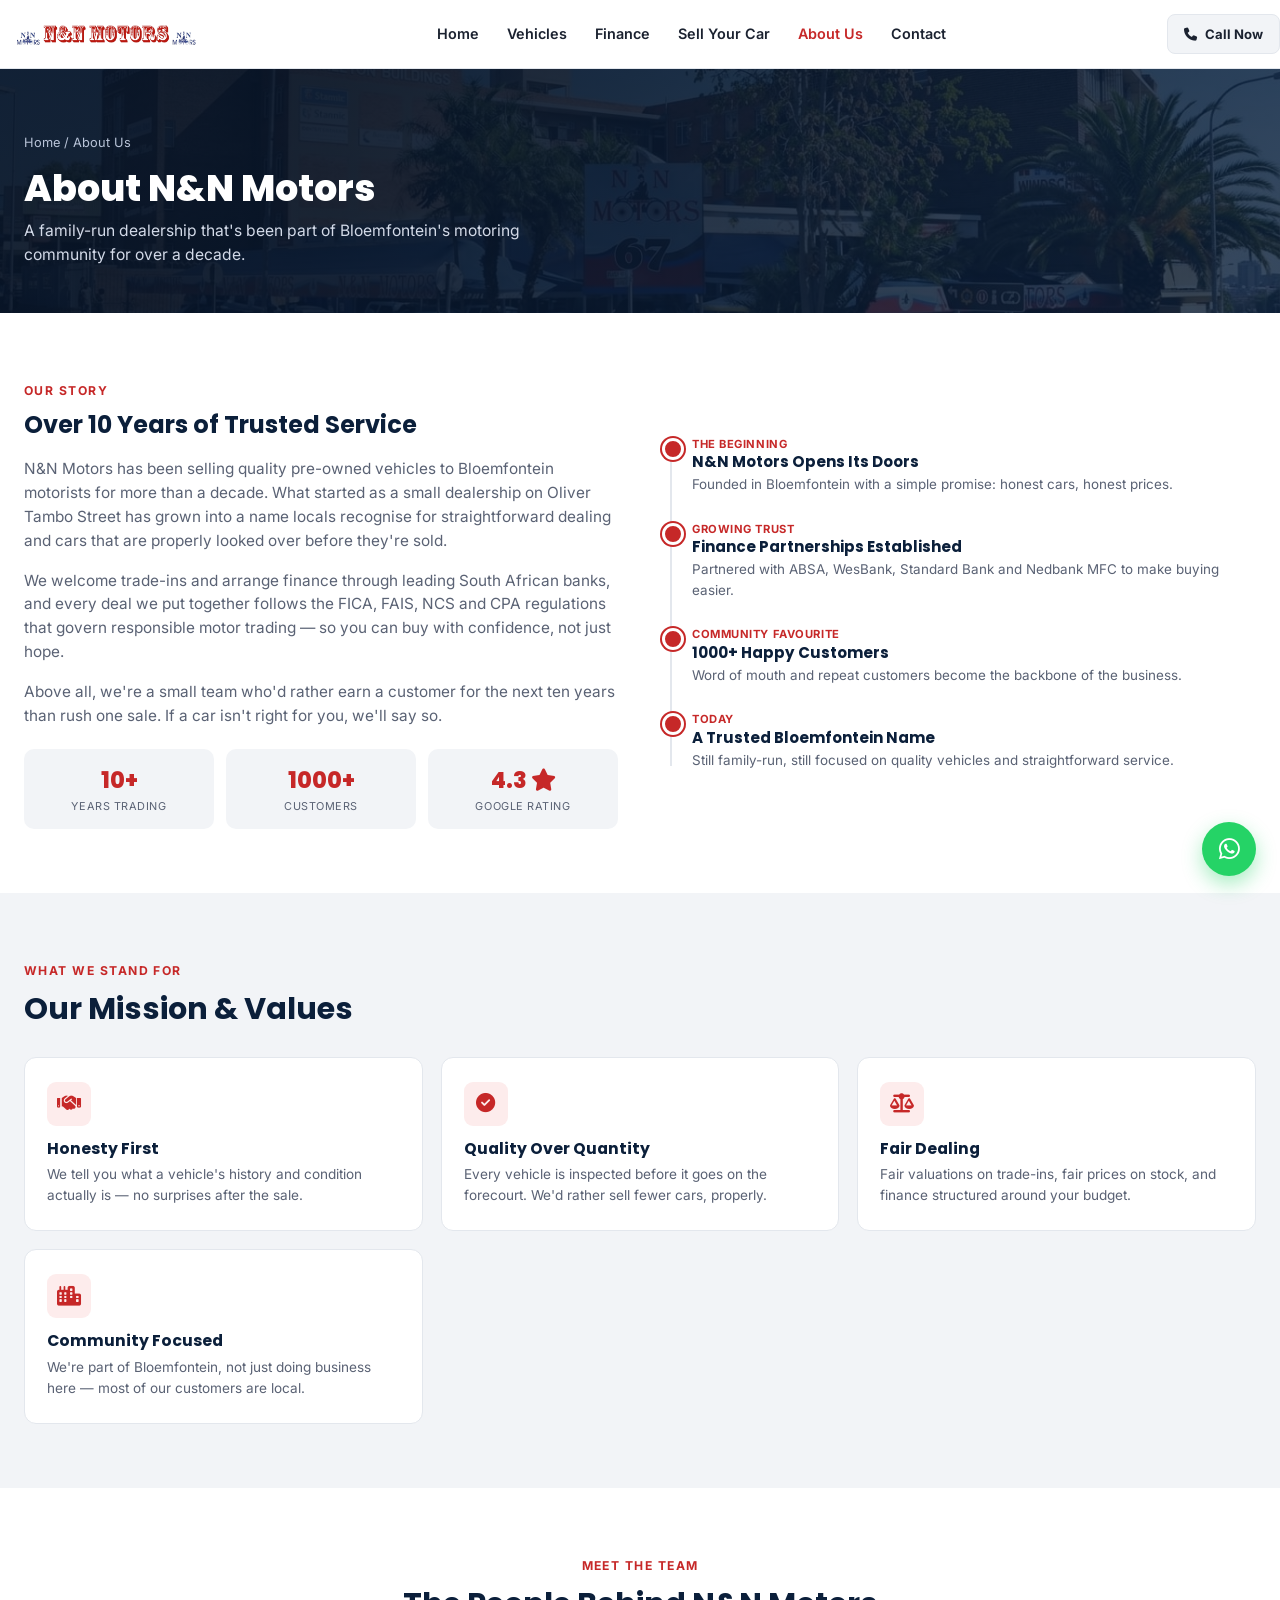
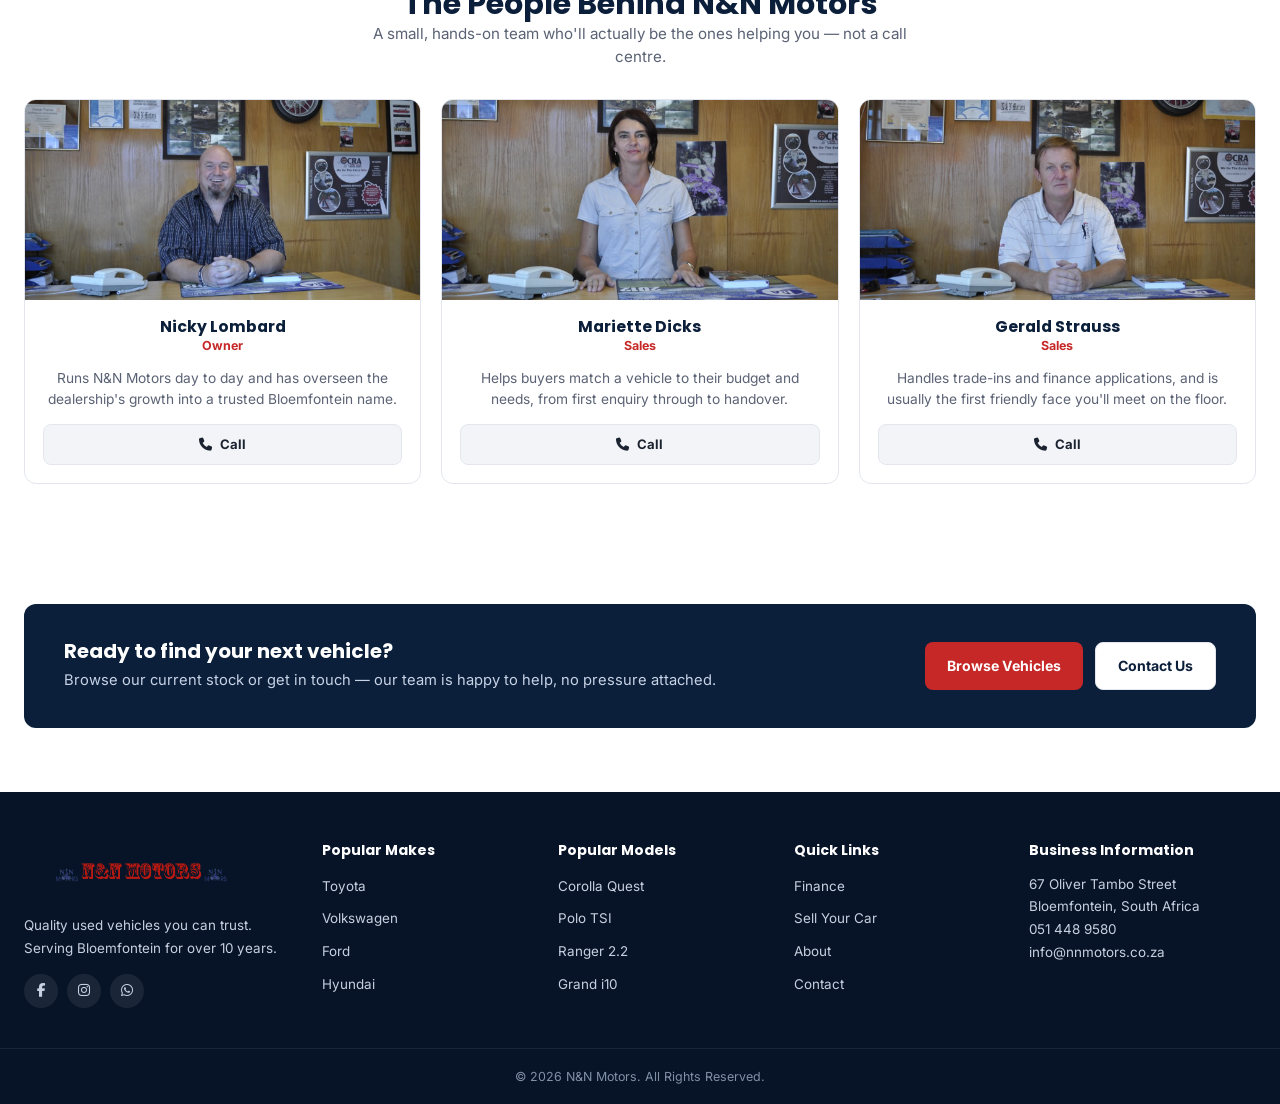
==== commit f96ef273: "update" ====
--- a/about.html
+++ b/about.html
@@ -19,7 +19,7 @@
 <body>
 
   <header id="site-nav">
-    <div class="nav-top">
+    <!-- <div class="nav-top">
       <div class="container">
         <span>67 Oliver Tambo Street, Bloemfontein</span>
         <div class="nt-right">
@@ -27,7 +27,7 @@
           <a href="index.html#contact">Mon–Fri 8–5 · Sat 8–1</a>
         </div>
       </div>
-    </div>
+    </div> -->
     <div class="container nav-inner">
       <a href="index.html" class="logo"><img src="assets/images/logo.png" alt="N&N Motors logo"></a>
       <nav class="main-menu">
@@ -60,9 +60,9 @@
     <a href="about.html"><i class="fa-solid fa-circle-info"></i> About Us</a>
     <a href="contact.html"><i class="fa-solid fa-envelope"></i> Contact</a>
     </nav>
-    <div class="mm-cta">
+    <!-- <div class="mm-cta">
       <a href="tel:0514489580" class="btn btn-primary btn-block"><i class="fa-solid fa-phone"></i> Call Now</a>
-    </div>
+    </div> -->
   </div>
 
   <!-- PAGE BANNER -->
